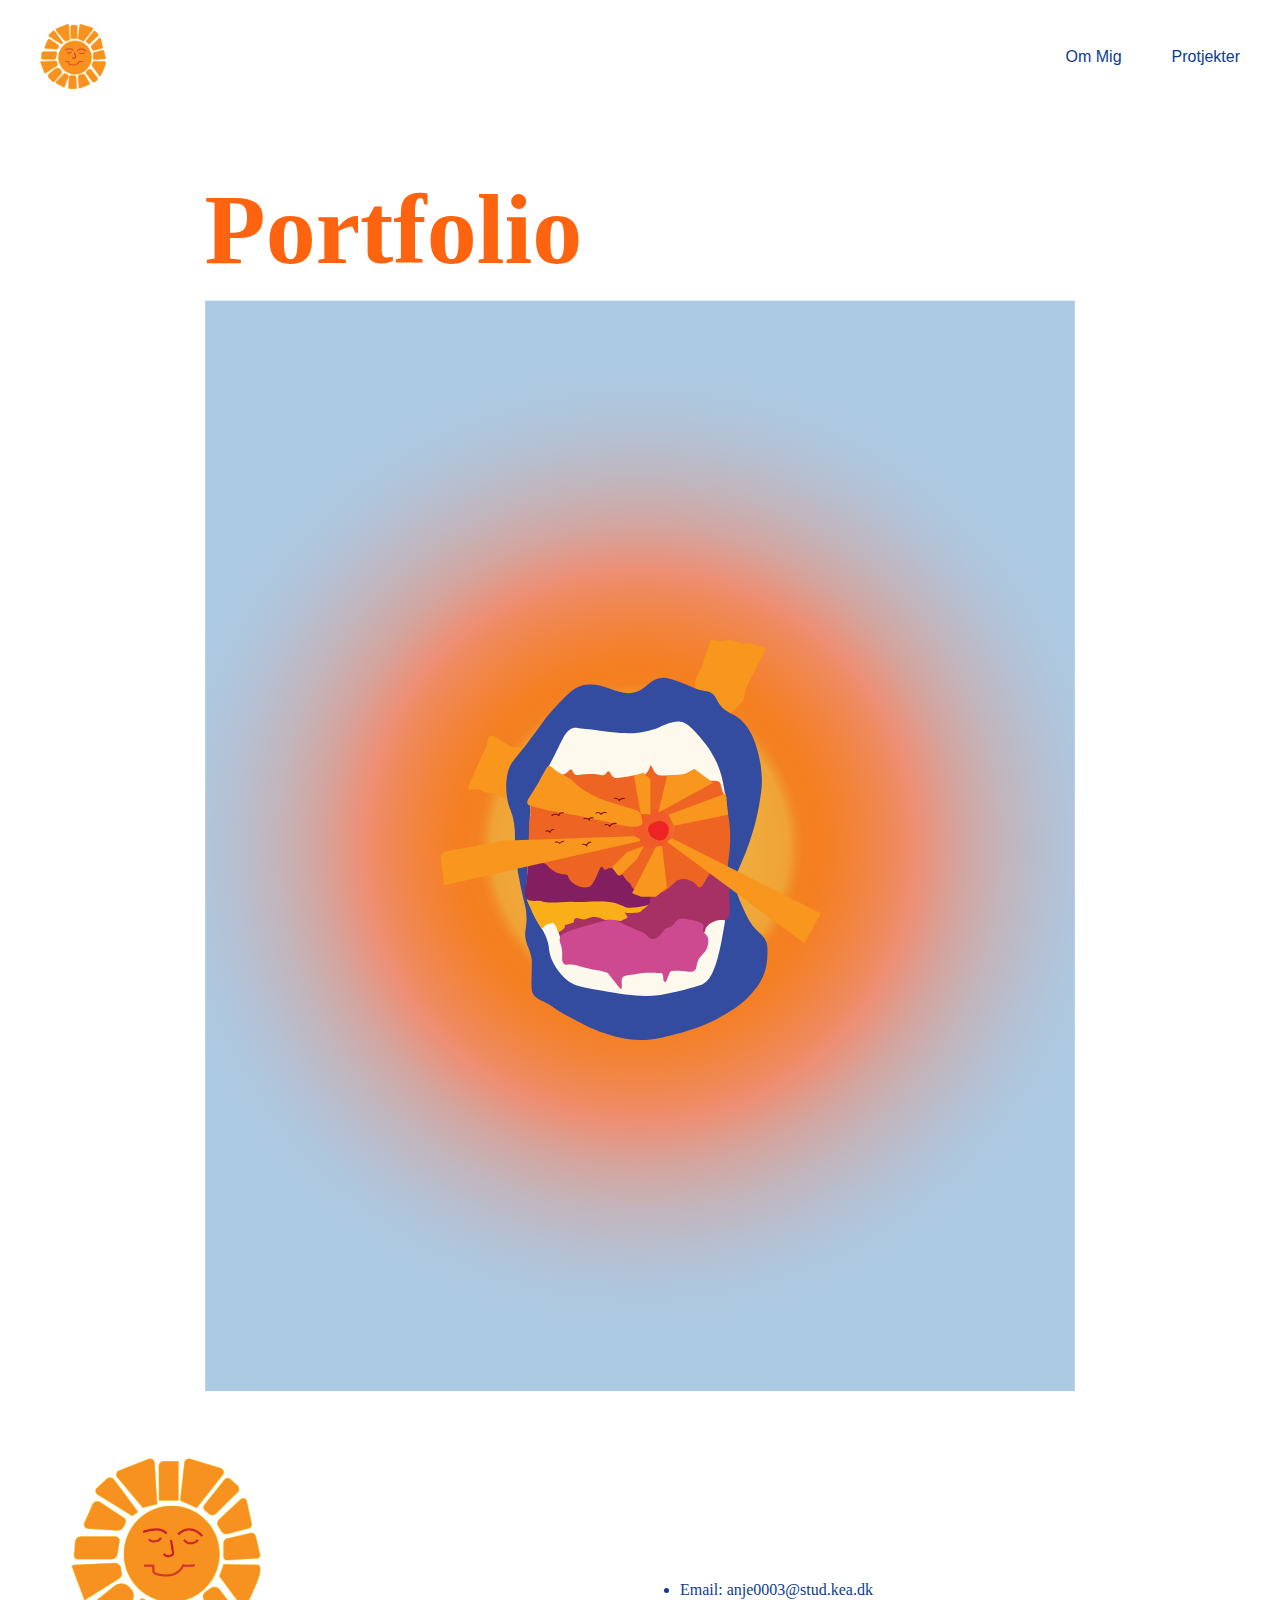
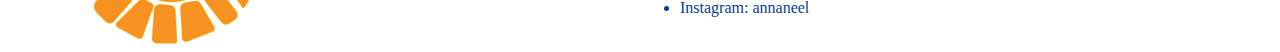
==== index.html @ 6f81a683 "nye ting" ====
<!DOCTYPE html>
<html lang="da">

<head>
    <meta charset="UTF-8">
    <meta http-equiv="X-UA-Compatible" content="IE=edge">
    <meta name="viewport" content="width=device-width, initial-scale=1.0">
    <title>Forside</title>
    <link rel="stylesheet" href="style.css">
    <link rel="stylesheet" href="layout.css">
    <link rel="stylesheet" href="burgermenu.css">
</head>

<body>
    <header>
        <div class="logo">
            <a href="index.html"> <img src="billeder/logo.png" alt="logo"></a>
        </div>
        <nav id="myNav" class="overlay">
            <!-- <a href="javascript:void(0)" class="closebtn" onclick="closeNav()"></a> -->
            <ul class="menu">
                <li><a href="cv.html">Om Mig</a></li>
                <li><a href="protjekter.html">Protjekter</a></li>
            </ul>
        </nav>
        <div class="burger">
            <div class="line"></div>
            <div class="line"></div>
            <div class="line"></div>
        </div>
    </header>
    <main>
        <h1>Portfolio</h1>
        <div class="forside_billede">
            <img src="billeder/forside.svg" alt="forside_billede">
        </div>
    </main>

    <footer>
        <div class="grid_footer">
            <img class="sol" src="billeder/logo.png" alt="sol">
            <ul>
                <li>Email: anje0003@stud.kea.dk</li>
                <li>Instagram: annaneel</li>
            </ul>
        </div>

    </footer>
    <script src="menu.js"></script>
</body>

</html>
---- style.css ----
img {
  width: 100%;
  height: auto;
  display: block;
  margin-left: auto;
  margin-right: auto;
}
main {
  margin-left: 10px;
  margin-right: 10px;
}
link {
  color: #0b3c91;
  font-weight: 600;
  font-size: 20px;
  background-color: #ea917a;
  border-radius: 30%;
  border: solid 2px #ea917a;
  padding: 10px;
}
/* ////////////Header //////// */
header .logo a {
  font-size: 0.5rem;
  align-items: start;
  -ms-flex-item-align: start;
}
logo {
  width: 20px;
}
header {
  top: 0;
  padding: 1rem 2rem;
  display: flex;
  margin-bottom: 10px;
  background-color: white;
}

header nav ul {
  display: flex;
  justify-content: center;
  align-items: center;
  list-style: none;
  margin: 0;
  padding: 0;
  padding-bottom: 0.4rem;
  gap: 50px;
  overflow-x: auto;
  height: 100%;
}
nav {
  width: 100%;
  display: flex;
  justify-content: flex-end;
}

ul {
  position: center;
  color: #0b3c91;
}
a {
  text-decoration: none;
  color: #0b3c91;
  font-size: 16px;
  justify-content: space-between;
  text-align: right;
  font-family: "Anton", sans-serif;
  font-weight: 90;
}

/* //////////Footer/////// */
.sol {
  width: 30%;
  height: auto;
  display: block;
  margin-left: 10%;
  margin-top: -17%;
}

/* //////////////Forside //////////////// */
.forside_billede {
  width: 80%;
  height: auto;
  display: block;
  margin-left: 10%;
  margin-top: -17%;
}
/* /////////Om mig//////////////// */

.cv_box {
  background-color: #accae3;
  padding-bottom: 600px;
  padding-top: 10px;
}
/* ////////Tema 2 */

.emnesite_box {
  /* background-color: #accae3; */
  padding-top: 10px;
}
.website_box {
  /* background-color: #accae3; */
  padding-bottom: 103px;
  padding-top: 10px;
  padding-bottom: 20px;
}
.logoer_emne2 {
  width: 20%;
  height: auto;
  margin-left: auto;
  margin-right: auto;
  margin-top: 50px;
  border-radius: 50%;
  background-clip: padding-box;
}
.computer_web {
  width: 100%;
  height: auto;
  margin-left: auto;
  margin-right: auto;
}
.computer_web_stor {
  width: 100%;
  height: auto;
  margin-left: auto;
  margin-right: auto;
}
.image_container_2 {
  position: relative;
  display: inline-block;
}

.image_link_2 {
  position: absolute;
  top: 81%;
  left: 51%;
  transform: translate(-50%, -50%);
  background-color: none;
  padding: 8px 0px;
  text-decoration: none;
  font-weight: bold;
  border-radius: 5px;
  color: black;
  font-weight: 600;
  font-size: 20px;
  background-color: whitesmoke;
  border: solid 4px black;
  padding: 10px;
}

.image_link_2:hover {
  background-color: #accae3;
}
/* ////////Protjekt ////// */
.protjekt_computer {
  width: 80%;
}
.grid_protjekt {
  display: grid;
  grid-template-columns: 1fr 1fr;
  grid-template-rows: 1fr 1fr;
  row-gap: 5%;
  position: absolute;
  top: 28%;
  left: 25%;
  padding: 0 5% 0 5%;
}
.grid_tema2 {
  grid-column: 1;
  grid-row: 1;
  width: 30%;
}
.grid_tema3 {
  grid-column: 2;
  grid-row: 1;
  width: 30%;
}
.grid_tema4 {
  grid-column: 1;
  grid-row: 2;
  width: 30%;
}
.grid_tema5 {
  grid-column: 2;
  grid-row: 2;
  width: 30%;
}
/* ////////////Tema 3/////////// */

.billede_3 {
  width: 100%;
  height: auto;
  margin-left: auto;
  transition: transform 0.1s linear;
}
.billede_4 {
  width: 100%;
  height: auto;
  margin-left: auto;
}
.pitch_box {
  width: 82%;
  height: auto;
  margin-left: auto;
  margin-right: auto;
  margin-top: 20px;
  border-radius: 50%;
  background-clip: padding-box;
}
.billede_pitch {
  width: 50%;
  height: auto;
  display: block;
  margin-left: auto;
  margin-right: auto;
}
.image_container {
  position: relative;
  display: inline-block;
}

.image_link {
  position: absolute;
  top: 28%;
  left: 47%;
  transform: translate(-50%, -50%);
  background-color: none;
  color: #f2e546;
  padding: 8px 0px;
  text-decoration: none;
  font-weight: bold;
  border-radius: 5px;
}

.image_link:hover {
  background-color: rgba(0, 0, 0, 0.7);
}

/* /////////Tema 4////// */
.spil_billede {
  width: 90%;
  height: auto;
  margin-left: auto;
  margin-right: auto;
}
.joystick {
  width: 13%;
  height: 150%;
  margin-left: auto;
  margin-right: auto;
  margin-top: -12%;
}

.tekst_spil {
  color: black;
  font-family: Impact, Haettenschweiler, "Arial Narrow Bold", sans-serif;
  margin-left: 20px;
  margin-right: 42px;
  font-size: 11px;
}
.spil_css_1 {
  width: 100%;
  margin-top: 10%;
}
.spil_css_2 {
  width: 57%;
  height: 96%;
  margin-top: 6.5%;
}
.baby_1 {
  width: 100%;
}
.baby_2 {
  width: 100%;
}
.kodning_billeder_1 {
  width: 102%;
  margin-top: 22px;
  margin-bottom: 22px;
}
.kodning_billeder_2 {
  width: 100%;
  margin-top: 22px;
  margin-bottom: 22px;
}

/* ///////Tema 5////////// */

.linje {
  border-right: #fe630f 1px solid;
  padding-right: 85px;
}

/* ////////Typografier//////// */
h1 {
  color: #fe630f;
  font-weight: 600;
  font-size: 73px;
  margin-left: 15%;
}
h2 {
  color: #0b3c91;
  font-weight: 600;
  font-size: 40px;
}
h3 {
  color: #fe630f;
  font-weight: 100;
  font-size: 20px;
}
p {
  color: black;
  font-family: "Times New Roman", Times, serif;
  margin-left: auto;
  margin-right: auto;
}
/* ///////////Animationer på ting ///////////// */
.billede {
  width: auto;
  height: auto;
  transition: transform 2s ease-in-out;
}
.billede_pitch {
  transition: transform 2s ease-in-out;
}
---- layout.css ----
.grid_footer {
  display: grid;
  grid-template-columns: 1fr 1fr;
}

@media (min-width: 810px) {
  .om_mig {
    display: grid;
    grid-template-columns: 1fr 1fr;
    /* flex-direction: column; */
    margin-right: 30px;
    margin-left: 30px;
    gap: 20px;
  }
  .logo {
    width: 70px;
  }
  header .logo a {
    font-size: 0.5rem;
    align-items: start;
    -ms-flex-item-align: start;
  }
  h1 {
    color: #fe630f;
    font-weight: 600;
    font-size: 100px;
    margin-left: 15%;
  }
  /* //////Protjekt side///// */
  .grid_protjekt {
    row-gap: 15%;
  }
  /* ////////Emne 2////////////// */
  .grid_website {
    display: grid;
    grid-template-columns: 1fr 1fr;
    margin-right: 30px;
    margin-left: 30px;
    gap: 20px;
    margin-bottom: 41px;
    margin-top: 71px;
  }

  .grid_solnedgang {
    display: grid;
    grid-template-columns: 1fr 1fr;
    margin-right: 30px;
    margin-left: 30px;
    gap: 20px;
    margin-bottom: 41px;
    margin-top: 160px;
    border-top: #fe630f solid 2px;
  }
  .grid_mood {
    display: grid;
    grid-template-columns: 1fr 1fr;
    margin-right: 30px;
    margin-left: 30px;
    gap: 20px;
  }

  /* /////////Emen 3///////// */

  .grid_emne3 {
    display: grid;
    grid-template-columns: 1fr 1fr;
    margin-right: 30px;
    margin-left: 30px;
    gap: 20px;
    margin-bottom: 41px;
    margin-top: 160px;
  }
  /* //////Emne 4 ///// */
  .grid_spil {
    display: grid;
    grid-template-columns: 1fr 1fr;
    margin-right: 30px;
    margin-left: 30px;
    gap: 20px;
    margin-bottom: 41px;
    margin-top: 71px;
  }
  .grid_joystick {
    display: grid;
    grid-template-columns: 1fr 1fr;
    margin-right: 30px;
    margin-left: 30px;
    gap: 30px;
    margin-bottom: 41px;
  }
  .container {
    display: flex;
    justify-content: center;
    align-items: center;
  }

  .flex_spil {
    display: flex;
    flex-direction: column;
    gap: 30px;
    justify-content: center;
    align-items: center;
  }
  .grid_baby {
    display: grid;
    grid-template-columns: 1fr 1fr;
    margin-right: -57px;
    margin-left: 473px;
    width: 25%;
    margin-bottom: -93px;
  }
  .spil_box_grid {
    display: grid;
    grid-template-columns: 1fr 1fr;
    margin-right: 50px;
    margin-left: 50px;
    margin-bottom: 150px;
    background-color: #b7e7f2;
  }
  .spil_box_2 {
    display: grid;
    grid-template-columns: 1fr 1fr 1fr;
    margin-right: 50px;
    margin-left: 50px;
    background-color: #b7e7f2;
    margin-left: 50px;
    margin-right: 50px;
    gap: 20px;
    margin-bottom: 150px;
  }
  .spil_box {
    display: grid;
    grid-template-columns: 1fr 1fr 1fr;
    margin-right: 50px;
    margin-left: 50px;
    background-color: #b7e7f2;
    gap: 20px;
    margin-bottom: 150px;
    margin-top: -38px;
  }

  /* ///////Emne 5//// */
  .grid_passion_video {
    display: grid;
    grid-template-columns: 1fr 1fr;
    margin-right: 30px;
    margin-left: 30px;
    gap: 20px;
    margin-bottom: 41px;
    margin-top: 160px;
  }
  .grid_redesign {
    display: grid;
    grid-template-columns: 1fr 1fr;
    margin-right: 50px;
    margin-left: 50px;
    gap: 20px;
  }
}
---- burgermenu.css ----
@media screen and (max-width: 800px) {
  header {
    display: flex;
    justify-content: space-between;
    align-items: end;
    padding: 20px;
    background-color: #ffffff00;
  }

  .logo img {
    width: 200px;
  }

  nav {
    display: flex;
    align-items: center;
  }

  .menu {
    display: flex;
    list-style: none;
    margin: 0;
    padding: 0;
  }

  .menu li {
    margin-right: 20px;
  }

  .menu li:last-child {
    margin-right: 0;
  }

  .menu a {
    display: block;
    padding: 10px;
    color: #333;
    text-decoration: none;
    transition: color 0.3s;
  }

  .menu a:hover {
    color: #18568c;
  }
  .burger {
    width: 30px;
    height: 20px;
    cursor: pointer;
  }

  .burger .line {
    width: 100%;
    height: 2px;
    background-color: #333;
    margin-bottom: 5px;
  }
  .burger {
    display: none;
  }
  .menu {
    display: none;
  }
  .burger {
    display: block;
  }
  .burger.active .line:nth-child(1) {
    transform: rotate(45deg) translate(5px, 5px);
  }

  .burger.active .line:nth-child(2) {
    opacity: 0;
  }

  .burger.active .line:nth-child(3) {
    transform: rotate(-45deg) translate(5px, -5px);
  }

  nav.active .menu {
    display: block;
    background-color: #82b0d9c2;
    position: absolute;
    top: 60px;
    left: 0;
    width: 100%;
    box-shadow: 0 0 10px rgba(0, 0, 0, 0.1);
  }

  nav.active .menu li {
    margin: 10px 20px;
  }

  nav.active .menu a {
    text-align: center;
    font-size: 24px;
  }
  .logo img {
    width: 150px;
  }
}
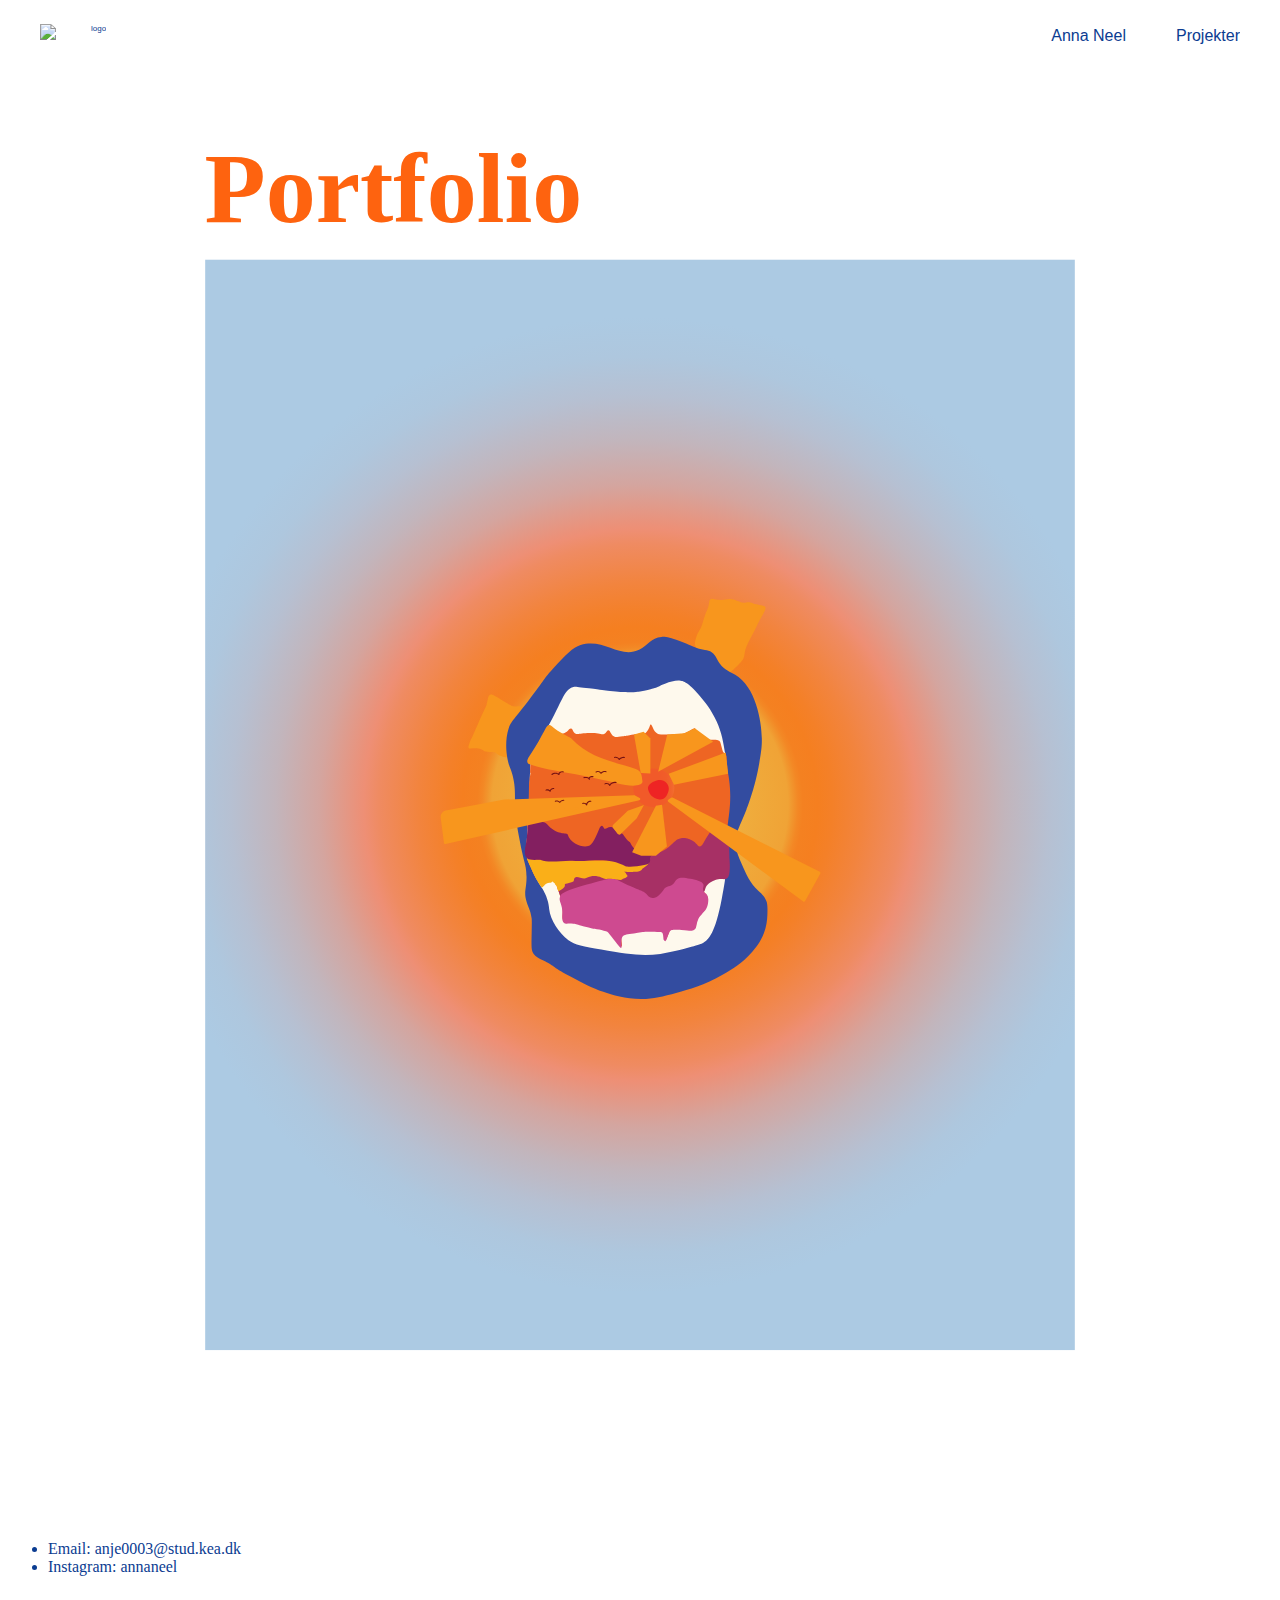
==== commit b3e8db7a: "hej" ====
--- a/index.html
+++ b/index.html
@@ -14,13 +14,13 @@
 <body>
     <header>
         <div class="logo">
-            <a href="index.html"> <img src="billeder/logo.png" alt="logo"></a>
+            <a href="index.html"> <img src="billeder/logo.svg" alt="logo"></a>
         </div>
         <nav id="myNav" class="overlay">
             <!-- <a href="javascript:void(0)" class="closebtn" onclick="closeNav()"></a> -->
             <ul class="menu">
-                <li><a href="cv.html">Om Mig</a></li>
-                <li><a href="protjekter.html">Protjekter</a></li>
+                <li><a href="cv.html">Anna Neel</a></li>
+                <li><a href="protjekter.html">Projekter</a></li>
             </ul>
         </nav>
         <div class="burger">
@@ -38,7 +38,6 @@
 
     <footer>
         <div class="grid_footer">
-            <img class="sol" src="billeder/logo.png" alt="sol">
             <ul>
                 <li>Email: anje0003@stud.kea.dk</li>
                 <li>Instagram: annaneel</li>
--- a/style.css
+++ b/style.css
@@ -152,37 +152,40 @@
 }
 /* ////////Protjekt ////// */
 .protjekt_computer {
-  width: 80%;
+  width: 60%;
 }
 .grid_protjekt {
   display: grid;
   grid-template-columns: 1fr 1fr;
   grid-template-rows: 1fr 1fr;
+  column-gap: 22%;
   row-gap: 5%;
   position: absolute;
-  top: 28%;
-  left: 25%;
+  top: 30%;
+  left: 34%;
   padding: 0 5% 0 5%;
-}
+  width: 22%;
+}
+
 .grid_tema2 {
   grid-column: 1;
   grid-row: 1;
-  width: 30%;
+  width: fit-content;
 }
 .grid_tema3 {
   grid-column: 2;
   grid-row: 1;
-  width: 30%;
+  width: fit-content;
 }
 .grid_tema4 {
   grid-column: 1;
   grid-row: 2;
-  width: 30%;
+  width: fit-content;
 }
 .grid_tema5 {
   grid-column: 2;
   grid-row: 2;
-  width: 30%;
+  width: fit-content;
 }
 /* ////////////Tema 3/////////// */
 
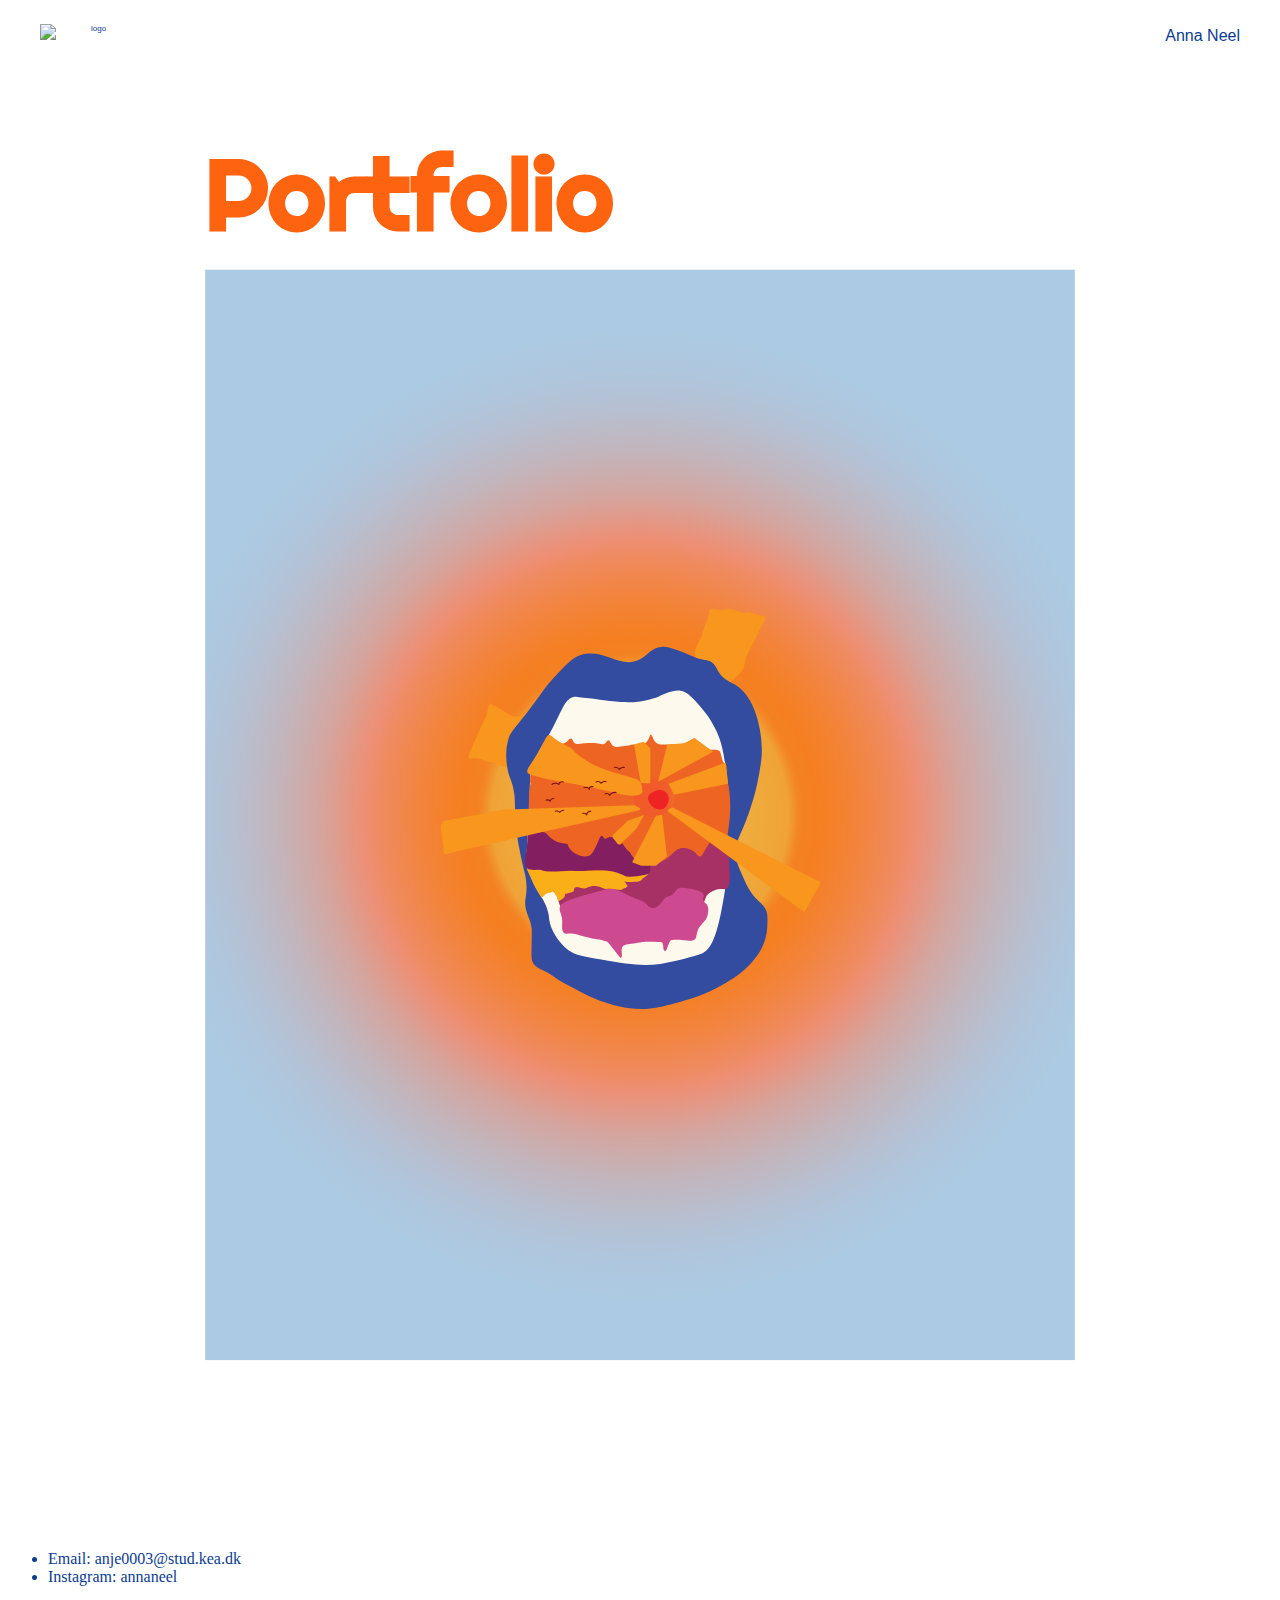
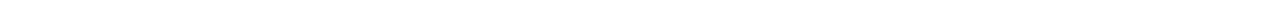
==== commit 14db2a4b: "nyt" ====
--- a/index.html
+++ b/index.html
@@ -6,6 +6,9 @@
     <meta http-equiv="X-UA-Compatible" content="IE=edge">
     <meta name="viewport" content="width=device-width, initial-scale=1.0">
     <title>Forside</title>
+    <link rel="preconnect" href="https://fonts.googleapis.com">
+    <link rel="preconnect" href="https://fonts.gstatic.com" crossorigin>
+    <link href="https://fonts.googleapis.com/css2?family=Lilita+One&family=Righteous&display=swap" rel="stylesheet">
     <link rel="stylesheet" href="style.css">
     <link rel="stylesheet" href="layout.css">
     <link rel="stylesheet" href="burgermenu.css">
@@ -14,13 +17,12 @@
 <body>
     <header>
         <div class="logo">
-            <a href="index.html"> <img src="billeder/logo.svg" alt="logo"></a>
+            <a href="index.html"> <img src="billeder/logo_1.svg" alt="logo"></a>
         </div>
         <nav id="myNav" class="overlay">
             <!-- <a href="javascript:void(0)" class="closebtn" onclick="closeNav()"></a> -->
             <ul class="menu">
                 <li><a href="cv.html">Anna Neel</a></li>
-                <li><a href="protjekter.html">Projekter</a></li>
             </ul>
         </nav>
         <div class="burger">
--- a/style.css
+++ b/style.css
@@ -9,7 +9,7 @@
   margin-left: 10px;
   margin-right: 10px;
 }
-link {
+.link_2 {
   color: #0b3c91;
   font-weight: 600;
   font-size: 20px;
@@ -17,6 +17,14 @@
   border-radius: 30%;
   border: solid 2px #ea917a;
   padding: 10px;
+  margin-left: 30px;
+  margin-right: 30px;
+}
+.tilbage_knap {
+  width: 7%;
+  margin-left: 2px;
+  margin-top: 30px;
+  margin-bottom: 10px;
 }
 /* ////////////Header //////// */
 header .logo a {
@@ -24,9 +32,7 @@
   align-items: start;
   -ms-flex-item-align: start;
 }
-logo {
-  width: 20px;
-}
+
 header {
   top: 0;
   padding: 1rem 2rem;
@@ -88,14 +94,14 @@
 
 .cv_box {
   background-color: #accae3;
-  padding-bottom: 600px;
+  padding-bottom: 276px;
   padding-top: 10px;
 }
 /* ////////Tema 2 */
 
 .emnesite_box {
   /* background-color: #accae3; */
-  padding-top: 10px;
+  padding-top: 5px;
 }
 .website_box {
   /* background-color: #accae3; */
@@ -299,22 +305,32 @@
   font-weight: 600;
   font-size: 73px;
   margin-left: 15%;
+  font-family: "Righteous", cursive;
 }
 h2 {
   color: #0b3c91;
   font-weight: 600;
   font-size: 40px;
+  margin-left: 30px;
+  margin-right: 30px;
+  font-family: "Righteous", cursive;
 }
 h3 {
   color: #fe630f;
   font-weight: 100;
   font-size: 20px;
 }
+h4 {
+  color: #fe630f;
+  font-weight: 100;
+  font-size: 20px;
+  font-family: "Righteous";
+}
 p {
   color: black;
   font-family: "Times New Roman", Times, serif;
-  margin-left: auto;
-  margin-right: auto;
+  margin-left: 30px;
+  margin-right: 30px;
 }
 /* ///////////Animationer på ting ///////////// */
 .billede {
--- a/layout.css
+++ b/layout.css
@@ -38,7 +38,7 @@
     margin-left: 30px;
     gap: 20px;
     margin-bottom: 41px;
-    margin-top: 71px;
+    margin-top: 10px;
   }
 
   .grid_solnedgang {
@@ -49,7 +49,6 @@
     gap: 20px;
     margin-bottom: 41px;
     margin-top: 160px;
-    border-top: #fe630f solid 2px;
   }
   .grid_mood {
     display: grid;
@@ -68,7 +67,7 @@
     margin-left: 30px;
     gap: 20px;
     margin-bottom: 41px;
-    margin-top: 160px;
+    margin-top: 10px;
   }
   /* //////Emne 4 ///// */
   .grid_spil {
@@ -147,7 +146,6 @@
     margin-left: 30px;
     gap: 20px;
     margin-bottom: 41px;
-    margin-top: 160px;
   }
   .grid_redesign {
     display: grid;
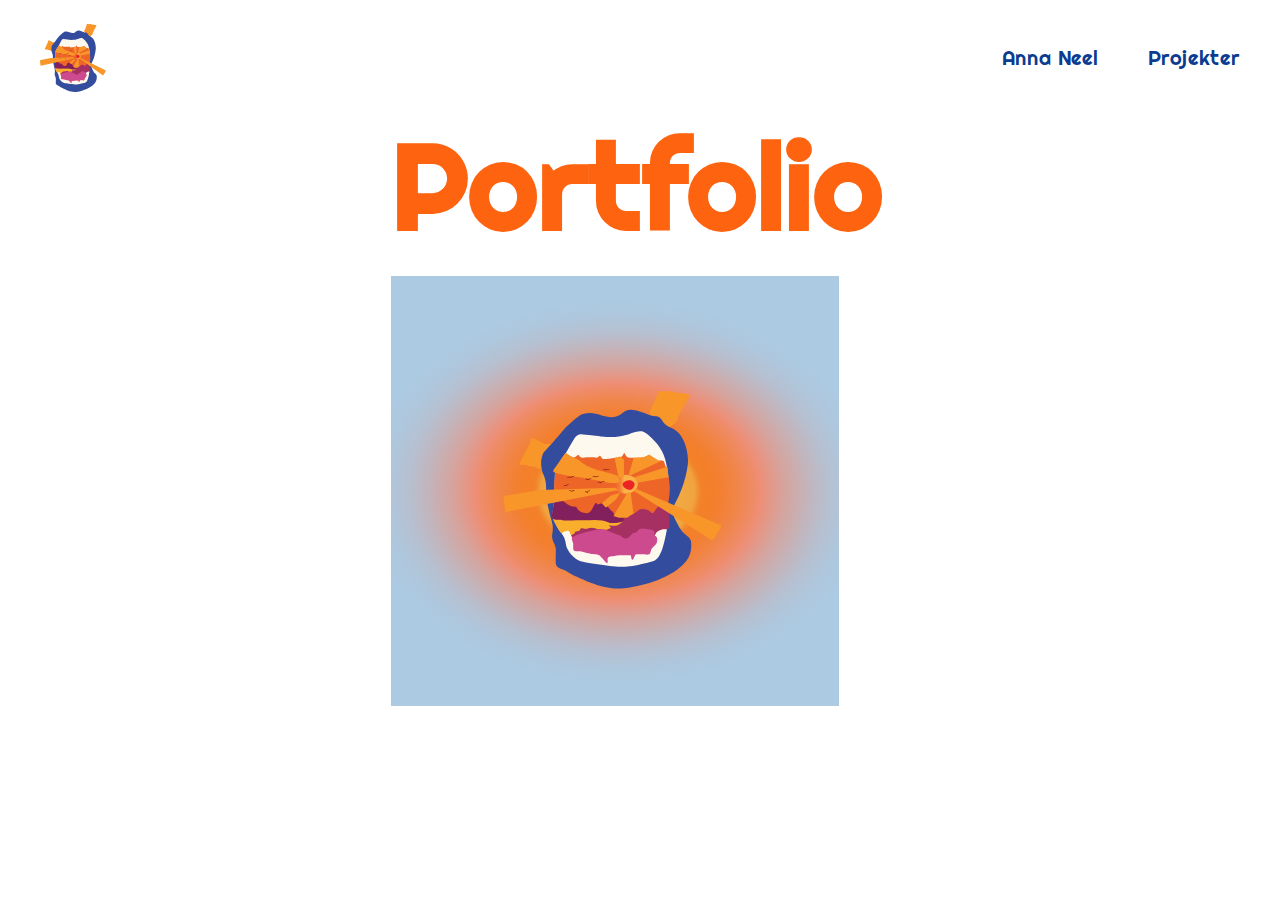
==== commit 8e845646: "nyt" ====
--- a/index.html
+++ b/index.html
@@ -23,6 +23,7 @@
             <!-- <a href="javascript:void(0)" class="closebtn" onclick="closeNav()"></a> -->
             <ul class="menu">
                 <li><a href="cv.html">Anna Neel</a></li>
+                <li><a href="protjekter.html">Projekter</a></li>
             </ul>
         </nav>
         <div class="burger">
@@ -32,21 +33,13 @@
         </div>
     </header>
     <main>
-        <h1>Portfolio</h1>
+        <h5>Portfolio</h5>
         <div class="forside_billede">
-            <img src="billeder/forside.svg" alt="forside_billede">
+            <img src="billeder/Ny_forside.svg" alt="forside_billede">
         </div>
     </main>
 
-    <footer>
-        <div class="grid_footer">
-            <ul>
-                <li>Email: anje0003@stud.kea.dk</li>
-                <li>Instagram: annaneel</li>
-            </ul>
-        </div>
 
-    </footer>
     <script src="menu.js"></script>
 </body>
 
--- a/style.css
+++ b/style.css
@@ -10,15 +10,16 @@
   margin-right: 10px;
 }
 .link_2 {
-  color: #0b3c91;
   font-weight: 600;
   font-size: 20px;
-  background-color: #ea917a;
-  border-radius: 30%;
-  border: solid 2px #ea917a;
-  padding: 10px;
-  margin-left: 30px;
-  margin-right: 30px;
+  padding: 5px;
+  font-family: "Noto Serif", serif;
+  color: white;
+  font-weight: 600;
+  font-size: 20px;
+  background-color: #0b3c91;
+  margin-top: 10px;
+  margin-left: 12px;
 }
 .tilbage_knap {
   width: 7%;
@@ -66,11 +67,11 @@
 a {
   text-decoration: none;
   color: #0b3c91;
-  font-size: 16px;
+  font-size: 20px;
   justify-content: space-between;
   text-align: right;
-  font-family: "Anton", sans-serif;
   font-weight: 90;
+  font-family: "Righteous", cursive;
 }
 
 /* //////////Footer/////// */
@@ -81,21 +82,45 @@
   margin-left: 10%;
   margin-top: -17%;
 }
-
+.billede_footer {
+  width: 30%;
+  height: auto;
+  display: block;
+  margin-left: auto;
+  margin-right: auto;
+  margin-top: 20px;
+}
+footer {
+  background-image: url(billeder/bauggrund_cv.svg);
+  background-size: cover;
+  background-position: center;
+  margin-top: 100px;
+}
 /* //////////////Forside //////////////// */
 .forside_billede {
-  width: 80%;
+  width: 36%;
   height: auto;
   display: block;
-  margin-left: 10%;
-  margin-top: -17%;
+  margin-left: 30%;
+  margin-top: -6%;
 }
 /* /////////Om mig//////////////// */
 
 .cv_box {
-  background-color: #accae3;
-  padding-bottom: 276px;
+  padding-bottom: 84px;
   padding-top: 10px;
+}
+.cv_box_2 {
+  /* background-color: #accae3;
+  border: solid 3px #0b3c91; */
+  background-image: url(billeder/bauggrund_cv.svg);
+  background-size: cover;
+  background-position: center;
+  padding-bottom: 84px;
+  padding-top: 10px;
+  margin-top: 80px;
+  margin-left: 30px;
+  margin-right: 30px;
 }
 /* ////////Tema 2 */
 
@@ -140,9 +165,6 @@
   top: 81%;
   left: 51%;
   transform: translate(-50%, -50%);
-  background-color: none;
-  padding: 8px 0px;
-  text-decoration: none;
   font-weight: bold;
   border-radius: 5px;
   color: black;
@@ -151,6 +173,7 @@
   background-color: whitesmoke;
   border: solid 4px black;
   padding: 10px;
+  font-family: "Noto Serif", serif;
 }
 
 .image_link_2:hover {
@@ -238,6 +261,7 @@
   text-decoration: none;
   font-weight: bold;
   border-radius: 5px;
+  font-family: "Noto Serif", serif;
 }
 
 .image_link:hover {
@@ -261,10 +285,10 @@
 
 .tekst_spil {
   color: black;
-  font-family: Impact, Haettenschweiler, "Arial Narrow Bold", sans-serif;
-  margin-left: 20px;
+  font-family: "Noto Serif", serif;
+  margin-left: 32px;
   margin-right: 42px;
-  font-size: 11px;
+  font-size: 23px;
 }
 .spil_css_1 {
   width: 100%;
@@ -294,11 +318,10 @@
 
 /* ///////Tema 5////////// */
 
-.linje {
-  border-right: #fe630f 1px solid;
+.linje_bund {
+  border-bottom: #0b3c91 1px solid;
   padding-right: 85px;
 }
-
 /* ////////Typografier//////// */
 h1 {
   color: #fe630f;
@@ -313,30 +336,86 @@
   font-size: 40px;
   margin-left: 30px;
   margin-right: 30px;
+  margin-top: -3px;
+  font-family: "Righteous", cursive;
+}
+.h3_cv {
+  color: #ec8f79;
+  font-weight: 100;
+  font-size: 15px;
+  margin-top: auto;
+  font-family: "Righteous", cursive;
+}
+.h4_cv {
+  color: #0b3c91;
+  font-size: 10px;
+  margin-top: auto;
   font-family: "Righteous", cursive;
 }
 h3 {
-  color: #fe630f;
+  color: #0b3c91;
   font-weight: 100;
   font-size: 20px;
+  margin-top: auto;
+  font-family: "Righteous", cursive;
 }
 h4 {
   color: #fe630f;
   font-weight: 100;
-  font-size: 20px;
-  font-family: "Righteous";
+  font-size: 15px;
+  font-family: "Righteous", cursive;
+}
+h5 {
+  color: #fe630f;
+  font-weight: 600;
+  font-size: 120px;
+  margin-left: 30%;
+  margin-top: -8px;
+  margin-bottom: 91px;
+  font-family: "Righteous", cursive;
 }
 p {
   color: black;
-  font-family: "Times New Roman", Times, serif;
-  margin-left: 30px;
-  margin-right: 30px;
+  margin-left: 30px;
+  margin-right: 30px;
+  font-family: "Noto Serif", serif;
+  margin-top: -25px;
+  line-height: 1.5;
+  font-size: 19px;
+}
+.p_cv {
+  color: black;
+  margin-left: 30px;
+  margin-right: 30px;
+  font-family: "Noto Serif", serif;
+  margin-top: -25px;
+  font-size: 19px;
+  line-height: 1.5;
+}
+.cv_p {
+  color: black;
+  margin-left: 30px;
+  margin-right: 30px;
+  font-family: "Noto Serif", serif;
+  font-size: 19px;
+  line-height: 1.5;
+  margin-top: 0;
+}
+.p_footer {
+  color: #0b3c91;
+  margin-left: 30px;
+  margin-right: 30px;
+  font-family: "Righteous", cursive;
+  margin-top: -25px;
+  line-height: 1.5;
+  font-size: 13px;
 }
 /* ///////////Animationer på ting ///////////// */
 .billede {
   width: auto;
   height: auto;
   transition: transform 2s ease-in-out;
+  margin-top: 102px;
 }
 .billede_pitch {
   transition: transform 2s ease-in-out;
--- a/layout.css
+++ b/layout.css
@@ -1,16 +1,19 @@
-.grid_footer {
-  display: grid;
-  grid-template-columns: 1fr 1fr;
-}
-
 @media (min-width: 810px) {
+  /* CV - OM MIG ////// */
   .om_mig {
     display: grid;
     grid-template-columns: 1fr 1fr;
-    /* flex-direction: column; */
-    margin-right: 30px;
-    margin-left: 30px;
-    gap: 20px;
+    margin-right: 30px;
+    margin-left: 30px;
+    gap: 20px;
+  }
+  .grid_box {
+    display: grid;
+    grid-template-columns: 1fr 3fr;
+    margin-right: 30px;
+    margin-left: 30px;
+    gap: 20px;
+    margin-top: 10px;
   }
   .logo {
     width: 70px;
@@ -19,6 +22,14 @@
     font-size: 0.5rem;
     align-items: start;
     -ms-flex-item-align: start;
+  }
+  .flex_bund {
+    display: flex;
+    flex-direction: column;
+    gap: 30px;
+    justify-content: center;
+    align-items: center;
+    margin-top: 26px;
   }
   h1 {
     color: #fe630f;
@@ -39,6 +50,9 @@
     gap: 20px;
     margin-bottom: 41px;
     margin-top: 10px;
+    background-image: url(billeder/bauggrund_cv.svg);
+    background-size: cover;
+    background-position: center;
   }
 
   .grid_solnedgang {
@@ -48,7 +62,7 @@
     margin-left: 30px;
     gap: 20px;
     margin-bottom: 41px;
-    margin-top: 160px;
+    margin-top: 20px;
   }
   .grid_mood {
     display: grid;
@@ -56,6 +70,7 @@
     margin-right: 30px;
     margin-left: 30px;
     gap: 20px;
+    margin-top: -50px;
   }
 
   /* /////////Emen 3///////// */
@@ -69,6 +84,16 @@
     margin-bottom: 41px;
     margin-top: 10px;
   }
+  .grid_emne3_2 {
+    display: grid;
+    grid-template-columns: 1fr 1fr;
+    margin-right: 30px;
+    margin-left: 30px;
+    gap: 20px;
+    margin-bottom: 41px;
+    margin-top: 10px;
+  }
+
   /* //////Emne 4 ///// */
   .grid_spil {
     display: grid;
@@ -115,6 +140,7 @@
     margin-left: 50px;
     margin-bottom: 150px;
     background-color: #b7e7f2;
+    margin-top: -155px;
   }
   .spil_box_2 {
     display: grid;
@@ -126,6 +152,18 @@
     margin-right: 50px;
     gap: 20px;
     margin-bottom: 150px;
+    margin-top: -155px;
+  }
+  .spil_box_3 {
+    display: grid;
+    grid-template-columns: 1fr 1fr 1fr 1fr;
+    margin-right: 50px;
+    margin-left: 50px;
+    background-color: #b7e7f2;
+    margin-left: 50px;
+    margin-right: 50px;
+    gap: 20px;
+    margin-bottom: 150px;
   }
   .spil_box {
     display: grid;
@@ -137,7 +175,16 @@
     margin-bottom: 150px;
     margin-top: -38px;
   }
-
+  .skitser_grid {
+    display: grid;
+    grid-template-columns: 1fr 1fr 1fr;
+    margin-right: 50px;
+    margin-left: 50px;
+    background-color: #b7e7f2;
+    gap: 20px;
+    margin-bottom: 150px;
+    margin-top: -155px;
+  }
   /* ///////Emne 5//// */
   .grid_passion_video {
     display: grid;
@@ -146,6 +193,11 @@
     margin-left: 30px;
     gap: 20px;
     margin-bottom: 41px;
+    background-image: url(billeder/bauggrund_cv.svg);
+    background-size: cover;
+    background-position: center;
+    padding-bottom: 84px;
+    padding-top: 10px;
   }
   .grid_redesign {
     display: grid;
